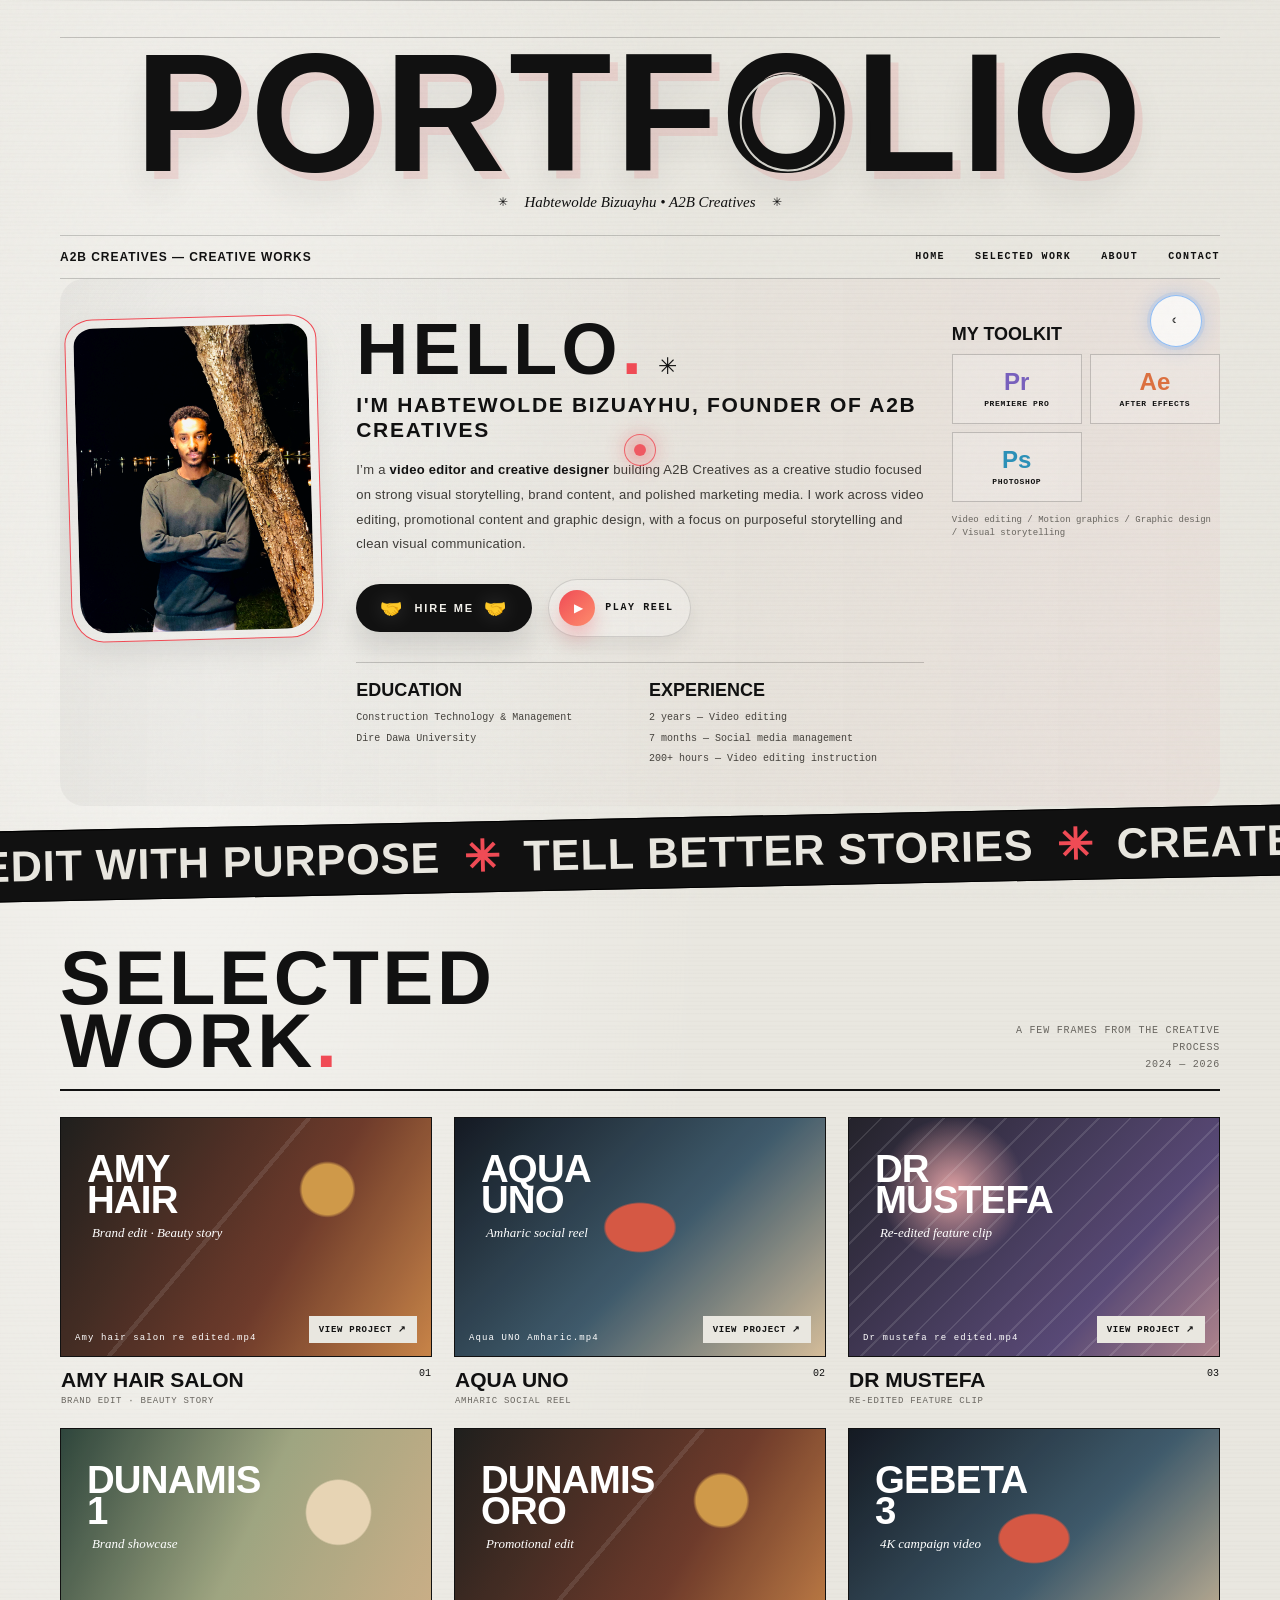
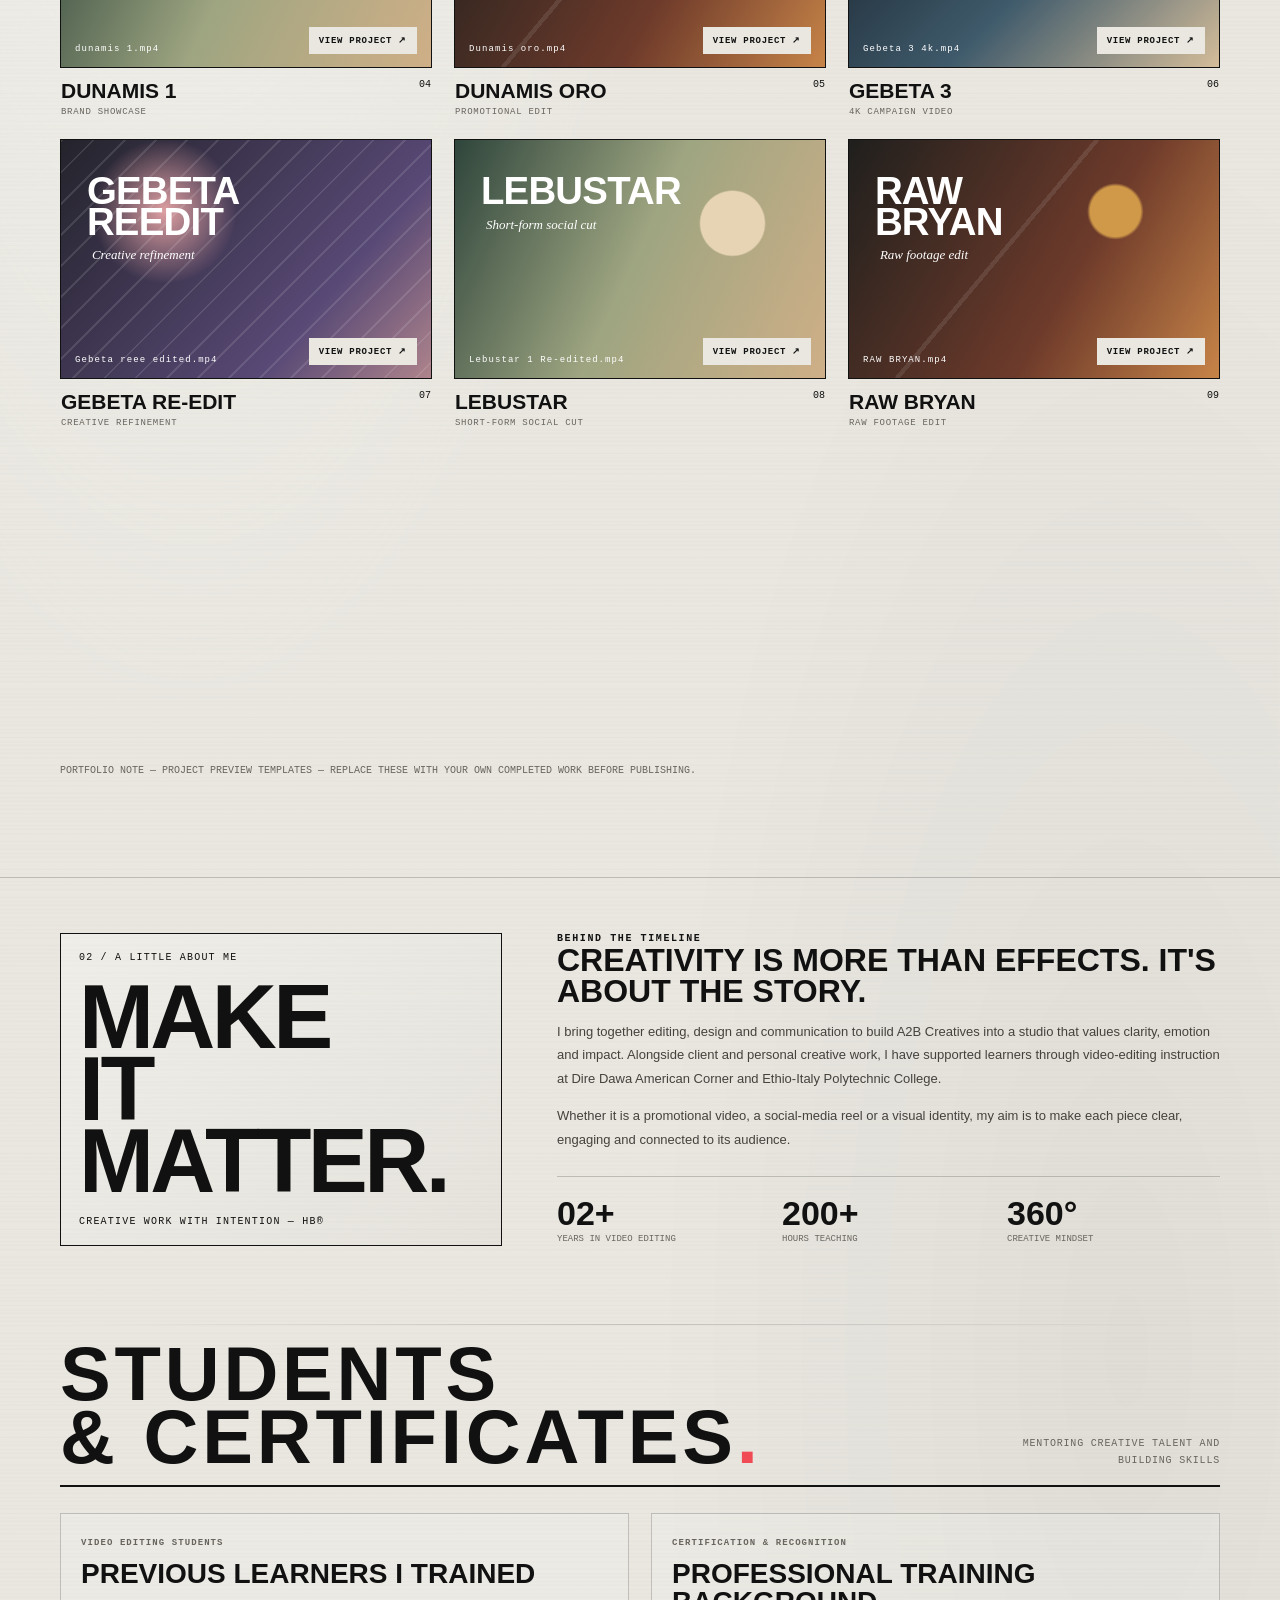
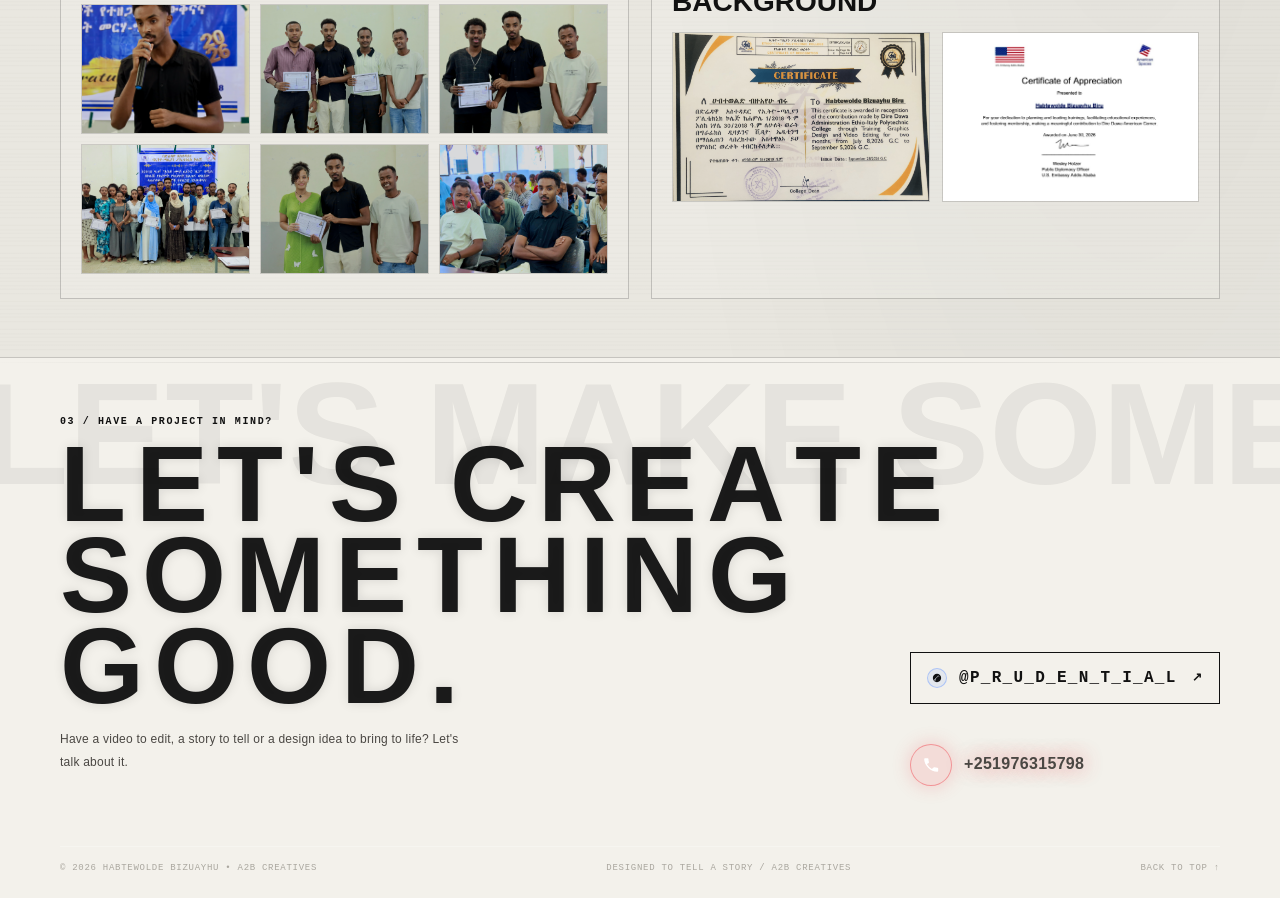
==== index.html @ d8487fe8 "Move portfolio site to repository root Co-authored-by: Copilot <223556219+Copilot@users.noreply.gith" ====
<!DOCTYPE html>
<html lang="en">
<head>
  <meta charset="UTF-8" />
  <meta name="viewport" content="width=device-width, initial-scale=1.0" />
  <meta name="theme-color" content="#e9e7e0" />
  <meta name="description" content="Portfolio of Habtewolde Bizuayhu — video editor and creative designer based in Dire Dawa, Ethiopia." />
  <title>Habtewolde Bizuayhu — Creative Portfolio</title>
  <link rel="stylesheet" href="css/style.css" />

</head>
<body>
  <div class="grain" aria-hidden="true"></div>
  <div class="opening-screen" aria-hidden="true">
    <div class="opening-screen__content">
      <span>A2B CREATIVES</span>
      <strong>PORTFOLIO<span>.</span></strong>
    </div>
  </div>
  <header class="wrap" id="home">
    <div class="topline"><span></span><span></span></div>
    <div class="masthead">
      <h1>PORTF<span class="cut">O</span>LIO</h1>
      <div class="signature">Habtewolde Bizuayhu • A2B Creatives</div>
    </div>
    <nav class="nav" aria-label="Main navigation">
      <a class="nav-brand" href="#home">A2B CREATIVES — CREATIVE WORKS</a>
      <button class="menu-toggle" id="menuToggle" type="button" aria-label="Open navigation" aria-controls="navLinks" aria-expanded="false">☰</button>
      <div class="nav-links" id="navLinks">
        <a href="#home">Home</a><a href="#work">Selected work</a><a href="#about">About</a><a href="#contact">Contact</a>
      </div>
    </nav>
  </header>

  <main>
    <section class="wrap intro" aria-labelledby="hello-title">
      <button class="theme-toggle" id="themeToggle" type="button" aria-label="Toggle brightness mode">
        <span class="theme-toggle__label">☾</span>
      </button>
      <div class="portrait-column reveal">
        <div class="portrait-frame">
          <div class="portrait-inner" id="portraitBox">
            <span class="portrait-thought" aria-hidden="true">HELLO</span>
            <svg viewBox="0 0 220 290" role="img" aria-label="Portrait of Habtewolde Bizuayhu">
              <rect width="220" height="290" fill="#c4c0b7"/>
              <path d="M18 290c8-62 38-93 92-93s84 31 92 93" fill="#252525"/>
              <path d="M74 197l36 36 36-36-10-25H84z" fill="#d4a17f"/>
              <path d="M62 103c0-51 23-76 51-76 36 0 53 29 53 76l-7 61c-5 35-26 54-47 54-25 0-43-22-48-54z" fill="#8d5d43"/>
              <path d="M58 112c-7-51 14-92 57-92 39 0 62 31 54 92-13-22-24-40-45-49-14 20-38 31-66 34z" fill="#191817"/>
              <path d="M81 127q10-7 20 0M125 127q10-7 20 0" stroke="#211713" stroke-width="5" fill="none" stroke-linecap="round"/>
              <path d="M104 153q8 6 16 0" stroke="#4e3025" stroke-width="3" fill="none" stroke-linecap="round"/>
              <path d="M92 174q18 14 37 0" stroke="#5b3028" stroke-width="4" fill="none" stroke-linecap="round"/>
              <path d="M80 225l30 31 31-31 29 65H51z" fill="#ece9e1"/>
              <path d="M110 256l-12 34h25z" fill="#b9b5ac"/>
            </svg>
            <img src="assets/IMG_8840.png" alt="Portrait of Habtewolde Bizuayhu" />
          </div>
        </div>
      </div>

      <div class="intro-main reveal" id="about-intro">
        <div class="hello"><h2 id="hello-title">HELLO<span style="color:var(--red)">.</span></h2><span class="asterisk">✳</span></div>
        <div class="name-line">I'm Habtewolde Bizuayhu, founder of A2B Creatives</div>
        <p class="bio">I’m a <strong>video editor and creative designer</strong> building A2B Creatives as a creative studio focused on strong visual storytelling, brand content, and polished marketing media. I work across video editing, promotional content and graphic design, with a focus on purposeful storytelling and clean visual communication.</p>
        <div class="hero-cta" aria-label="Primary actions">
          <a class="hire-button" href="#contact" aria-label="Hire me">
            <span class="hand hand-left" aria-hidden="true">🤝</span>
            <span>Hire me</span>
            <span class="hand hand-right" aria-hidden="true">🤝</span>
          </a>
          <a class="play-button" href="#work" aria-label="Watch portfolio reel">
            <span class="play-icon" aria-hidden="true">▶</span>
            <span class="play-label">Play reel</span>
          </a>
        </div>
        <div class="intro-meta">
          <div class="meta-block"><h3>EDUCATION</h3><p>Construction Technology &amp; Management</p><p>Dire Dawa University</p></div>
          <div class="meta-block"><h3>EXPERIENCE</h3><p>2 years — Video editing</p><p>7 months — Social media management</p><p>200+ hours — Video editing instruction</p></div>
        </div>
      </div>

      <aside class="skills reveal">
        <h3>MY TOOLKIT</h3>
        <div class="skill-grid">
          <div class="skill"><span class="skill-mark">Pr</span><small>Premiere Pro</small></div>
          <div class="skill"><span class="skill-mark">Ae</span><small>After Effects</small></div>
          <div class="skill"><span class="skill-mark">Ps</span><small>Photoshop</small></div>
        </div>
        <p class="skill-caption">Video editing / Motion graphics / Graphic design / Visual storytelling</p>
      </aside>
    </section>

    <div class="ticker" aria-label="Creative services">
      <div class="ticker-track"><span>EDIT WITH PURPOSE <b>✳</b> TELL BETTER STORIES <b>✳</b> CREATE WITH IMPACT <b>✳</b> EDIT WITH PURPOSE <b>✳</b> TELL BETTER STORIES <b>✳</b> CREATE WITH IMPACT <b>✳</b></span><span aria-hidden="true">EDIT WITH PURPOSE <b>✳</b> TELL BETTER STORIES <b>✳</b> CREATE WITH IMPACT <b>✳</b> EDIT WITH PURPOSE <b>✳</b> TELL BETTER STORIES <b>✳</b> CREATE WITH IMPACT <b>✳</b></span></div>
    </div>

    <section class="wrap work" id="work">
      <div class="section-head reveal"><h2>SELECTED<br>WORK<span style="color:var(--red)">.</span></h2><p>A few frames from the creative process<br>2024 — 2026</p></div>
      <div class="work-grid" id="workGrid" aria-live="polite"></div>
      <p class="work-note">PORTFOLIO NOTE — PROJECT PREVIEW TEMPLATES — REPLACE THESE WITH YOUR OWN COMPLETED WORK BEFORE PUBLISHING.</p>
    </section>

    <section class="about" id="about">
      <div class="wrap about-layout">
        <div class="about-stamp reveal"><span>02 / A little about me</span><strong>MAKE<br>IT<br>MATTER.</strong><span>Creative work with intention — HB®</span></div>
        <div class="about-copy reveal">
          <div class="eyebrow">Behind the timeline</div>
          <h3>CREATIVITY IS MORE THAN EFFECTS. IT'S ABOUT THE STORY.</h3>
          <p>I bring together editing, design and communication to build A2B Creatives into a studio that values clarity, emotion and impact. Alongside client and personal creative work, I have supported learners through video-editing instruction at Dire Dawa American Corner and Ethio-Italy Polytechnic College.</p>
          <p>Whether it is a promotional video, a social-media reel or a visual identity, my aim is to make each piece clear, engaging and connected to its audience.</p>
          <div class="stats">
            <div class="stat"><strong>02+</strong><span>Years in video editing</span></div>
            <div class="stat"><strong>200+</strong><span>Hours teaching</span></div>
            <div class="stat"><strong>360°</strong><span>Creative mindset</span></div>
          </div>
        </div>
      </div>
    </section>

    <section class="wrap experience-showcase reveal">
      <div class="section-head"><h2>STUDENTS<br>&amp; CERTIFICATES<span style="color:var(--red)">.</span></h2><p>Mentoring creative talent and building skills</p></div>
      <div class="experience-grid">
        <div class="experience-card">
          <span class="card-kicker">Video editing students</span>
          <h3>Previous learners I trained</h3>
          <div class="student-gallery" aria-label="Gallery of previous students">
            <img class="gallery-image" src="assets/CLASSSTUDENT1.JPG" alt="Student 1" />
            <img class="gallery-image" src="assets/CLASSSTUDENT2.JPG" alt="Student 2" />
            <img class="gallery-image" src="assets/CLASSSTUDENT3.JPG" alt="Student 3" />
            <img class="gallery-image" src="assets/CLASSSTUDENT4.JPG" alt="Student 4" />
            <img class="gallery-image" src="assets/CLASSSTUDENT5.JPG" alt="Student 5" />
            <img class="gallery-image" src="assets/CLASSSTUDENT6.JPG" alt="Student 6" />
          </div>
        </div>
        <div class="experience-card">
          <span class="card-kicker">Certification &amp; recognition</span>
          <h3>Professional training background</h3>
          <div class="certificate-gallery" aria-label="Professional training certificates">
            <img class="gallery-image" src="assets/CERTEFICATE22.png" alt="Certificate 22" />
            <img class="gallery-image" src="assets/CERTEFICATE2.PNG" alt="Certificate 2" />
          </div>
          <ul>
          </ul>
        </div>
      </div>
    </section>

    <section class="contact" id="contact">
      <div class="wrap contact-inner">
        <div>
          <div class="eyebrow">03 / Have a project in mind?</div>
          <h2 class="contact-headline" aria-label="Let's create something good">LET'S CREATE<br>SOMETHING<br>GOOD.</h2>
          <p>Have a video to edit, a story to tell or a design idea to bring to life? Let's talk about it.</p>
        </div>
        <div class="contact-actions">
          <a class="contact-button telegram-link" id="telegramLink" href="https://t.me/p_r_u_d_e_n_t_i_a_l" target="_blank" rel="noopener noreferrer">
            <span class="telegram-label">
              <span class="telegram-icon" aria-hidden="true">
                <svg viewBox="0 0 24 24" role="img" aria-label="Telegram logo">
                  <path d="M12 22c5.523 0 10-4.477 10-10S17.523 2 12 2 2 6.477 2 12s4.477 10 10 10zm4.76-14.74c-.2-.08-.44-.08-.66-.02-.2.06-.4.18-.56.34L9.98 12.3l-1.86 5.7a.74.74 0 0 1-1.12.4l-1.4-1.02a.76.76 0 0 1-.16-1.1l.52-.76 8.18-8.84a1.24 1.24 0 0 1 1.7-.1c.28.24.38.62.28.96-.1.36-.38.66-.7.8l-5.34 2.67 5.7-3.56c.2-.12.42-.2.64-.22.26-.05.54.02.74.2.2.18.34.46.34.76-.02.3-.16.58-.42.76l-9.3 6.18 4.9 3.34c.28.18.53.25.77.25.02 0 .04 0 .06 0 .3-.02.58-.16.8-.38a1.02 1.02 0 0 0 .18-1.04l-1.46-4.41 3.96-4.52c.08-.08.16-.18.22-.28.1-.18.12-.4.08-.6-.06-.22-.2-.42-.38-.56z" fill="currentColor"/>
                </svg>
              </span>
              <span>@p_r_u_d_e_n_t_i_a_l</span>
            </span>
            <span>↗</span>
          </a>
          <p class="eyebrow" style="color:#aaa79f;margin:8px 0 0"></p>
          <div class="contact-phone-row" id="contactPhone" aria-label="Phone number">
            <span class="phone-icon" aria-hidden="true">
              <svg viewBox="0 0 24 24" role="img" aria-label="Phone icon">
                <path d="M6.6 10.8a15.86 15.86 0 0 0 6.6 6.6l2.2-2.2a1.1 1.1 0 0 1 1.12-.26c1.24.4 2.58.62 3.96.62a1.1 1.1 0 0 1 1.1 1.1V20a1.1 1.1 0 0 1-1.1 1.1C11.45 21.1 2.9 12.55 2.9 4.1A1.1 1.1 0 0 1 4 3h3.5a1.1 1.1 0 0 1 1.1 1.1c0 1.38.22 2.72.62 3.96.1.42.02.9-.25 1.23L6.6 10.8z" fill="currentColor"/>
              </svg>
            </span>
            <p class="contact-phone">+251976315798</p>
          </div>
        </div>
      </div>
      <footer class="wrap footer"><span>© <span id="year"></span> Habtewolde Bizuayhu • A2B Creatives</span><span>Designed to tell a story / A2B Creatives</span><a href="#home">Back to top ↑</a></footer>
    </section>
  </main>

  <div class="modal" id="projectModal" role="dialog" aria-modal="true" aria-labelledby="modalTitle">
    <div class="modal-panel">
      <button class="modal-close" id="modalClose" type="button" aria-label="Close project">×</button>
      <div class="eyebrow" id="modalEyebrow">Selected work / 01</div>
      <h3 id="modalTitle">Project title</h3>
      <div class="modal-media" id="modalMedia"><div><strong>YOUR PROJECT PREVIEW</strong><span>Add your video link in the website settings.</span></div></div>
      <p id="modalDescription">Selected project.</p>
      <p class="modal-help">Portfolio preview</p>
    </div>
  </div>

  <div class="custom-cursor ring" aria-hidden="true"></div>
  <div class="custom-cursor dot" aria-hidden="true"></div>
  <script src="js/script.js" defer></script>

</body>
</html>
---- css/style.css ----
:root {
      --paper: #e9e7e0;
      --paper-light: #f3f1eb;
      --ink: #111111;
      --muted: #68655f;
      --line: rgba(17,17,17,.20);
      --red: #f04b55;
      --display: "Robern", "Segoe UI", "Arial", sans-serif;
      --body: "Robern", "Segoe UI", "Helvetica Neue", sans-serif;
      --mono: "SFMono-Regular", "Consolas", "Courier New", monospace;
      --page: min(1160px, calc(100% - 64px));
    }
    * { box-sizing: border-box; }
    html { scroll-behavior: smooth; scroll-padding-top: 90px; }
    section[id], .work, .contact, .about { scroll-margin-top: 90px; }
    body {
      margin: 0;
      color: var(--ink);
      background: var(--paper);
      font-family: var(--body);
      overflow-x: hidden;
      background-image:
        radial-gradient(ellipse at 15% 18%, rgba(255,255,255,.48), transparent 34%),
        radial-gradient(ellipse at 88% 72%, rgba(0,0,0,.045), transparent 30%),
        repeating-linear-gradient(0deg, rgba(40,35,25,.018) 0px, rgba(40,35,25,.018) 1px, transparent 1px, transparent 4px);
    }
    a { color: inherit; text-decoration: none; }
    button, input { font: inherit; }
    button { cursor: pointer; }
    html, body { cursor: none; }
    .custom-cursor {
      position: fixed;
      left: 0;
      top: 0;
      pointer-events: none;
      z-index: 9999;
      opacity: 0;
      transform: translate(-50%, -50%);
      transition: width 0.18s ease, height 0.18s ease, opacity 0.18s ease, background 0.18s ease, border-color 0.18s ease, box-shadow 0.18s ease;
    }
    .custom-cursor.dot {
      width: 12px;
      height: 12px;
      border-radius: 50%;
      background: rgba(240, 75, 85, 0.9);
      box-shadow: 0 0 18px rgba(240, 75, 85, 0.9), 0 0 32px rgba(240, 75, 85, 0.45);
    }
    .custom-cursor.ring {
      width: 32px;
      height: 32px;
      border-radius: 50%;
      border: 1px solid rgba(240, 75, 85, 0.8);
      background: rgba(240, 75, 85, 0.08);
      box-shadow: 0 0 20px rgba(240, 75, 85, 0.15);
    }
    body.cursor-ready .custom-cursor { opacity: 1; }
    body.cursor-hover .custom-cursor.ring {
      width: 52px;
      height: 52px;
      background: rgba(240, 75, 85, 0.15);
      border-color: rgba(240, 75, 85, 1);
    }
    body.cursor-hover .custom-cursor.dot {
      width: 16px;
      height: 16px;
      background: rgba(240, 75, 85, 1);
    }
    .opening-screen {
      position: fixed;
      inset: 0;
      z-index: 10000;
      display: grid;
      place-items: center;
      background: var(--ink);
      color: var(--paper);
      pointer-events: none;
      animation: openingCurtain .9s cubic-bezier(.76, 0, .24, 1) .25s forwards;
    }
    .opening-screen__content { display: grid; gap: 12px; text-align: center; animation: openingText .45s ease both; }
    .opening-screen__content > span { font: 700 10px var(--mono); letter-spacing: .3em; }
    .opening-screen__content strong { font: 900 clamp(42px, 10vw, 100px)/.9 var(--display); letter-spacing: .04em; }
    .opening-screen__content strong span { color: var(--red); }
    @keyframes openingCurtain { to { transform: translateY(-100%); visibility: hidden; } }
    @keyframes openingText { from { opacity: 0; transform: translateY(12px); } to { opacity: 1; transform: translateY(0); } }
    .grain { position: fixed; inset: 0; z-index: 20; pointer-events: none; opacity: .10; mix-blend-mode: multiply; background-image: url("data:image/svg+xml,%3Csvg viewBox='0 0 180 180' xmlns='http://www.w3.org/2000/svg'%3E%3Cfilter id='n'%3E%3CfeTurbulence type='fractalNoise' baseFrequency='.88' numOctaves='3' stitchTiles='stitch'/%3E%3C/filter%3E%3Crect width='100%25' height='100%25' filter='url(%23n)' opacity='.24'/%3E%3C/svg%3E"); }
    .wrap { width: var(--page); margin: 0 auto; }
    .eyebrow { font: 700 10px/1.2 var(--mono); letter-spacing: .16em; text-transform: uppercase; }
    .topline { display:flex; justify-content:space-between; align-items:center; padding: 21px 0 16px; font: 700 10px var(--mono); letter-spacing:.18em; text-transform:uppercase; }
    .topline span:last-child { text-align:right; }
    .masthead { position:relative; text-align:center; border-top:1px solid var(--line); padding: 12px 0 0; }
    .masthead-kicker { font: 700 10px var(--mono); letter-spacing:.24em; text-transform:uppercase; }
    .masthead h1 {
      margin: -3px 0 -4px;
      font: 900 clamp(64px, 13.7vw, 168px)/.79 var(--display);
      letter-spacing:.02em;
      text-transform:uppercase;
      position: relative;
      display: inline-block;
      animation: titleFloat 3.8s ease-in-out infinite alternate;
      text-shadow: 0 0 0 rgba(17,17,17,0), 8px 8px 0 rgba(240,75,85,.12), 0 20px 35px rgba(17,17,17,.08);
    }
    .masthead h1 .cut {
      display:inline-block;
      position:relative;
      transform-origin:center;
      animation: cutPulse 3s ease-in-out infinite;
    }
    .masthead h1 .cut::after { content:""; position:absolute; left:50%; top:50%; width:.55em; height:.55em; transform:translate(-50%,-40%); border:2px solid var(--paper); border-radius:50%; box-shadow:0 0 0 1px var(--ink); opacity:.9; }
    @keyframes titleFloat {
      0% { transform: translateY(0) rotate(-1deg); }
      100% { transform: translateY(-6px) rotate(1deg); }
    }
    @keyframes cutPulse {
      0%, 100% { transform: scale(1); }
      50% { transform: scale(1.12); }
    }
    .signature { display:flex; justify-content:center; align-items:center; gap:16px; margin:18px 0 24px; font: italic 15px Georgia, serif; }
    .signature::before,.signature::after { content:"✳"; font: 12px var(--body); }
    .nav { display:flex; align-items:center; justify-content:space-between; border-top:1px solid var(--line); border-bottom:1px solid var(--line); padding:14px 0; }
    .nav-brand { font:900 12px var(--display); letter-spacing:.08em; }
    .nav-links { display:flex; gap:30px; font:700 10px var(--mono); letter-spacing:.14em; text-transform:uppercase; }
    .nav-links a { position:relative; }
    .nav-links a::after { content:""; position:absolute; height:1px; bottom:-5px; left:0; width:0; background:var(--ink); transition:width .25s; }
    .nav-links a:hover::after { width:100%; }
    .menu-toggle { display:none; background:none; border:0; font-size:22px; }

    .intro {
      display:grid;
      grid-template-columns: minmax(210px, .78fr) minmax(0, 1.65fr) minmax(190px, .78fr);
      gap:28px;
      padding:38px 0 34px;
      align-items:start;
      position:relative;
      background:
        radial-gradient(circle at 18% 18%, rgba(255,255,255,0.22), transparent 22%),
        linear-gradient(90deg, rgba(17,17,17,0.04), rgba(17,17,17,0.01) 35%, rgba(240,75,85,0.04));
      border-radius: 24px;
      transition: background .35s ease, filter .35s ease;
    }
    .theme-toggle {
      position:absolute;
      top:16px;
      right:18px;
      z-index:2;
      width:52px;
      height:52px;
      display:grid;
      place-items:center;
      padding:0;
      border:1px solid rgba(96,165,250,0.7);
      background: rgba(255,255,255,0.72);
      color: var(--ink);
      border-radius: 50%;
      box-shadow: 0 0 0 3px rgba(96,165,250,0.14), 0 0 20px rgba(59,130,246,0.24);
      cursor:pointer;
      transition: background .2s ease, transform .2s ease, box-shadow .2s ease, border-color .2s ease;
    }
    .theme-toggle__label {
      display:inline-block;
      font:700 8px var(--mono);
      letter-spacing:.12em;
      text-transform:uppercase;
      transform: scale(.9);
    }
    .theme-toggle:hover {
      transform: translateY(-1px) scale(1.04);
      box-shadow: 0 0 0 4px rgba(96,165,250,0.22), 0 0 24px rgba(59,130,246,0.32);
    }
    body.theme-dark .intro {
      background:
        radial-gradient(circle at 22% 18%, rgba(255,255,255,0.06), transparent 18%),
        linear-gradient(90deg, rgba(17,17,17,0.24), rgba(17,17,17,0.1) 34%, rgba(240,75,85,0.12));
    }
    body.theme-dark {
      --paper: #111111;
      --paper-light: #171717;
      --ink: #f5f2ed;
      --muted: rgba(245,242,237,0.72);
      --line: rgba(255,255,255,0.12);
      --red: #ff6d77;
      background: #141414;
      color: #f5f2ed;
    }
    body.theme-dark .topline,
    body.theme-dark .nav,
    body.theme-dark .meta-block p,
    body.theme-dark .bio,
    body.theme-dark .skill-caption,
    body.theme-dark .project-info p,
    body.theme-dark .about-copy p,
    body.theme-dark .contact p,
    body.theme-dark .footer,
    body.theme-dark .section-head p,
    body.theme-dark .card-kicker,
    body.theme-dark .work-note,
    body.theme-dark .eyebrow,
    body.theme-dark .experience-card li,
    body.theme-dark .about-stamp span,
    body.theme-dark .stat span {
      color: rgba(245,242,237,0.78);
    }
    body.theme-dark .nav-brand,
    body.theme-dark .name-line,
    body.theme-dark .hello h2,
    body.theme-dark .project-info h3,
    body.theme-dark .about-copy h3,
    body.theme-dark .experience-card h3,
    body.theme-dark .contact h2,
    body.theme-dark .masthead h1,
    body.theme-dark .signature,
    body.theme-dark .contact-phone,
    body.theme-dark .topline span,
    body.theme-dark .nav-links a,
    body.theme-dark .socials a {
      color: #f7f4ef;
    }
    body.theme-dark .theme-toggle {
      background: rgba(15,23,42,0.88);
      color: #eaf3ff;
      border-color: rgba(96,165,250,0.8);
      box-shadow: 0 0 0 3px rgba(96,165,250,0.2), 0 0 22px rgba(96,165,250,0.36);
    }
    .portrait-column { position:relative; }
    .portrait-frame {
      position:relative;
      aspect-ratio: .78;
      border:1px solid var(--red);
      padding:8px;
      max-width:252px;
      margin:0 auto;
      transform:rotate(-1.5deg);
      background:rgba(255,255,255,.12);
      animation:portraitBounce 3.4s ease-in-out infinite;
      border-radius: 28px 28px 32px 32px / 24px 24px 36px 36px;
      box-shadow: 0 12px 28px rgba(17,17,17,.08);
    }
    .portrait-inner {
      position:relative;
      width:100%;
      height:100%;
      overflow:hidden;
      background:linear-gradient(145deg,#d3d0c8,#a6a39d);
      display:grid;
      place-items:center;
      transition: transform .25s ease, box-shadow .25s ease, filter .25s ease;
      border-radius: 20px 20px 28px 28px / 18px 18px 32px 32px;
      isolation:isolate;
    }
    .portrait-inner::before { content:""; position:absolute; inset:10px; border:1px solid rgba(0,0,0,.15); border-radius: 18px 18px 26px 26px / 16px 16px 28px 28px; }
    .portrait-thought {
      position:absolute;
      top:16px;
      left:50%;
      transform: translate(-50%, 12px) scale(.8);
      z-index:4;
      font:700 10px var(--mono);
      letter-spacing:.18em;
      text-transform:uppercase;
      color:var(--ink);
      background:rgba(255,255,255,.92);
      border:1px solid rgba(17,17,17,.14);
      border-radius:999px;
      padding:8px 12px;
      opacity:0;
      transition: transform .25s ease, opacity .25s ease, box-shadow .25s ease;
      box-shadow: 0 12px 18px rgba(17,17,17,.08);
      pointer-events:none;
    }
    .portrait-thought::after {
      content:"";
      position:absolute;
      left:50%;
      bottom:-7px;
      width:10px;
      height:10px;
      background:rgba(255,255,255,.92);
      border-right:1px solid rgba(17,17,17,.14);
      border-bottom:1px solid rgba(17,17,17,.14);
      transform: translateX(-50%) rotate(45deg);
    }
    .portrait-inner svg { width:88%; height:88%; position:relative; z-index:1; }
    .portrait-inner img {
      position:absolute;
      inset:0;
      width:100%;
      height:100%;
      object-fit:cover;
      z-index:2;
      transition: transform .28s ease, filter .28s ease, brightness .28s ease, box-shadow .28s ease;
      filter: contrast(1.02) saturate(1.04);
    }
    .portrait-inner:hover img,
    .portrait-inner:focus-within img {
      transform: scale(1.16) translate(-8px, -6px);
      filter: contrast(1.2) saturate(1.28) brightness(1.12);
      box-shadow: 0 22px 30px rgba(17,17,17,.18);
    }
    .portrait-inner:hover .portrait-thought,
    .portrait-inner:focus-within .portrait-thought {
      opacity:1;
      transform: translate(-50%, 0) scale(1);
    }
    .portrait-inner:hover,
    .portrait-inner:focus-within {
      transform: translate(-8px, -10px) scale(1.04);
      box-shadow: 0 24px 38px rgba(17,17,17,.15);
    }
    .portrait-frame:hover {
      transform: rotate(-1.5deg) translateY(-4px);
    }
    @keyframes portraitBounce {
      0%, 100% { transform: rotate(-1.5deg) translateY(0); }
      50% { transform: rotate(-1.5deg) translateY(-8px); }
    }
    .intro-main { padding-top:2px; }
    .hello { display:flex; align-items:baseline; gap:12px; margin-bottom:10px; }
    .hello h2 {
      margin:0;
      font:900 clamp(42px,6vw,72px)/.85 var(--display);
      letter-spacing:.06em;
      text-transform:uppercase;
      animation: helloPulse 2.6s ease-in-out infinite alternate;
      display:inline-block;
    }
    @keyframes helloPulse {
      0% { transform: translateY(0) scale(1); opacity: .96; }
      50% { transform: translateY(-6px) scale(1.06); opacity: 1; }
      100% { transform: translateY(0) scale(1); opacity: 1; }
    }
    .hello .asterisk { font-size:23px; }
    .name-line { font:800 clamp(15px,2vw,21px)/1.2 var(--display); letter-spacing:.08em; text-transform:uppercase; margin:12px 0 16px; }
    .bio { max-width:575px; font-size:13px; line-height:1.9; letter-spacing:0.02em; color:#3d3b37; margin:0; }
    .bio strong { color:var(--ink); }
    .hero-cta {
      display:flex;
      align-items:center;
      gap:16px;
      flex-wrap:wrap;
      margin-top:22px;
    }
    .hire-button,
    .play-button {
      display:inline-flex;
      align-items:center;
      justify-content:center;
      border-radius:999px;
      transition: transform .25s ease, box-shadow .25s ease, border-color .25s ease, background .25s ease;
    }
    .hire-button {
      position: relative;
      background: var(--ink);
      color: var(--paper-light);
      border: 1px solid rgba(17,17,17,.15);
      padding: 14px 22px;
      min-width: 176px;
      gap: 10px;
      font: 800 11px/1 var(--body);
      letter-spacing: .18em;
      text-transform: uppercase;
      box-shadow: 0 16px 28px rgba(17,17,17,.12);
      overflow: visible;
    }
    .hire-button .hand {
      display:inline-flex;
      align-items:center;
      justify-content:center;
      font-size: 18px;
      transform-origin:center;
      filter: drop-shadow(0 0 10px rgba(255,255,255,0.18));
      animation: handWave 2.1s ease-in-out infinite;
    }
    .hire-button .hand-left { animation-delay: 0s; }
    .hire-button .hand-right { animation-delay: .2s; }
    .hire-button:active {
      animation: hirePress .26s ease-in-out;
    }
    .hire-button:hover {
      transform: translateY(-2px);
      box-shadow: 0 18px 32px rgba(17,17,17,.18);
    }
    @keyframes handWave {
      0%, 100% { transform: rotate(0deg) translateY(0); }
      20% { transform: rotate(-12deg) translateY(-1px); }
      50% { transform: rotate(12deg) translateY(-2px); }
      80% { transform: rotate(-8deg) translateY(0); }
    }
    @keyframes hirePress {
      0% { transform: scale(1); }
      35% { transform: scale(0.97) translateY(1px); }
      100% { transform: scale(1); }
    }
    .play-button {
      gap:10px;
      padding: 10px 16px 10px 10px;
      background: rgba(255,255,255,.24);
      border: 1px solid rgba(17,17,17,.14);
      color: var(--ink);
      box-shadow: 0 10px 20px rgba(17,17,17,.06);
      animation: playReelWave 1.8s ease-in-out infinite;
    }
    @keyframes playReelWave {
      0%, 100% { transform: translateX(0); }
      25% { transform: translateX(-4px); }
      50% { transform: translateX(4px); }
      75% { transform: translateX(-2px); }
    }
    .play-icon {
      width: 36px;
      height: 36px;
      display:grid;
      place-items:center;
      border-radius:50%;
      background: linear-gradient(135deg, var(--red), #ff8d6d);
      color: #fff;
      font-size: 12px;
      box-shadow: 0 12px 18px rgba(240,75,85,.26);
      padding-left: 2px;
    }
    .play-label {
      font: 700 10px/1 var(--mono);
      letter-spacing: .16em;
      text-transform: uppercase;
    }
    .play-button:hover {
      transform: translateY(-2px) scale(1.02);
      border-color: rgba(240,75,85,.5);
      box-shadow: 0 16px 26px rgba(240,75,85,.14);
    }
    .intro-meta { display:grid; grid-template-columns:1fr 1fr; gap:18px; margin-top:25px; padding-top:17px; border-top:1px solid var(--line); }
    .meta-block h3,.skills h3 { margin:0 0 9px; font:900 18px var(--display); text-transform:uppercase; }
    .meta-block p { margin:0 0 5px; font:10px/1.55 var(--mono); color:#45423d; }
    .skills { padding-top:7px; }
    .skill-grid { display:grid; grid-template-columns:repeat(2, 1fr); gap:8px; }
    .skill { min-height:70px; border:1px solid var(--line); display:flex; flex-direction:column; align-items:center; justify-content:center; gap:5px; background:rgba(255,255,255,.17); transition:transform .2s,background .2s; }
    .skill:hover { transform:translateY(-3px); background:rgba(255,255,255,.55); }
    .skill-mark { font:900 24px var(--display); line-height:1; }
    .skill:nth-child(1) .skill-mark { color:#7860bd; }
    .skill:nth-child(2) .skill-mark { color:#dc7040; }
    .skill:nth-child(3) .skill-mark { color:#2c91b8; }
    .skill small { font:700 8px var(--mono); letter-spacing:.08em; text-transform:uppercase; }
    .skill-caption { font:9px/1.5 var(--mono); color:var(--muted); margin:12px 0 0; }

    .ticker { position:relative; width:100%; overflow:hidden; background:var(--ink); color:var(--paper); transform:rotate(-1.2deg) scale(1.03); padding:13px 0 12px; margin:13px 0 42px; border-block:1px solid #000; }
    .ticker-track { display:flex; width:max-content; animation:marquee 28s linear infinite; }
    .ticker span { white-space:nowrap; font:900 clamp(22px,4vw,42px)/1 var(--display); letter-spacing:.02em; text-transform:uppercase; padding-right:25px; }
    .ticker b { color:var(--red); padding:0 10px; }
    @keyframes marquee { to { transform:translateX(-50%); } }

    .section-head { display:flex; justify-content:space-between; align-items:end; border-bottom:2px solid var(--ink); padding-bottom:16px; margin-bottom:26px; }
    .section-head h2 { margin:0; font:900 clamp(38px,7vw,76px)/.84 var(--display); letter-spacing:.05em; text-transform:uppercase; }
    .section-head p { margin:0; max-width:240px; text-align:right; font:10px/1.7 var(--mono); letter-spacing:.08em; text-transform:uppercase; color:var(--muted); }
    .work { padding:16px 0 88px; }
    .work::before,
    .about::before,
    .experience-showcase::before,
    .contact::before {
      content:"";
      position:absolute;
      inset: 0 auto auto 0;
      width: 100%;
      height: 1px;
      background: linear-gradient(90deg, transparent, rgba(17,17,17,0.18), transparent);
      pointer-events:none;
    }
    .work-grid { display:grid; grid-template-columns:repeat(3, minmax(0, 1fr)); gap:22px; }
    .project {
      min-width:0;
      transition: transform .28s ease, filter .28s ease;
    }
    .project:hover,
    .project:focus-within {
      transform: translateY(-6px);
      filter: saturate(1.06);
    }
    .project-visual { width:100%; aspect-ratio:1.55; position:relative; overflow:hidden; background:#1c1c1b; color:white; isolation:isolate; cursor:pointer; border:1px solid var(--ink); transition: box-shadow .28s ease, transform .28s ease, border-color .28s ease; }
    .project-visual::before { content:""; position:absolute; inset:0; opacity:.95; z-index:-1; transition:transform .55s cubic-bezier(.2,.7,.2,1); }
    .project:hover .project-visual::before { transform:scale(1.08); }
    .project:hover .project-visual,
    .project:focus-within .project-visual {
      box-shadow: 0 18px 36px rgba(17,17,17,.12);
      border-color: rgba(240,75,85,.7);
    }
    .project-visual::after { content:"VIEW PROJECT ↗"; position:absolute; right:14px; bottom:13px; padding:8px 10px; color:var(--ink); background:var(--paper); font:700 9px var(--mono); letter-spacing:.08em; }
    .project:hover .project-visual::after,
    .project:focus-visible .project-visual::after {
      transform: translateY(-2px);
      box-shadow: 0 8px 18px rgba(17,17,17,.12);
    }
    .project-visual::after {
      transition: transform .18s ease, box-shadow .18s ease;
    }
    .visual-brand::before { background:radial-gradient(circle at 72% 30%,#d9a04c 0 8%,transparent 9%),linear-gradient(130deg,transparent 0 43%,rgba(255,255,255,.1) 43% 44%,transparent 44%),linear-gradient(120deg,#20201e,#733d2c 60%,#d18a4b); }
    .visual-reel::before { background:radial-gradient(ellipse at 50% 46%,#df5c47 0 13%,transparent 14%),linear-gradient(135deg,#141a23,#415e70 55%,#dfc6a1); }
    .visual-motion::before { background:repeating-linear-gradient(135deg,rgba(255,255,255,.12) 0 2px,transparent 2px 22px),radial-gradient(circle at 28% 30%,#e9a7aa,transparent 23%),linear-gradient(130deg,#25242d,#5c4c7b 70%,#b78a92); }
    .visual-design::before { background:radial-gradient(circle at 75% 35%,#f2debd 0 10%,transparent 10.5%),linear-gradient(115deg,#30483e,#a6ad87 49%,#d9b78d); }
    .visual-type { position:absolute; left:7%; top:15%; right:7%; font:900 clamp(20px, 3vw, 46px)/.8 var(--display); letter-spacing:-.02em; text-transform:uppercase; }
    .visual-type em { display:block; font:italic 13px Georgia,serif; letter-spacing:0; margin:10px 0 0 5px; text-transform:none; }
    .visual-index { position:absolute; left:14px; bottom:13px; font:9px var(--mono); letter-spacing:.12em; }
    .project-info { display:flex; justify-content:space-between; gap:15px; padding:11px 1px 0; align-items:start; }
    .project-info h3 { margin:0 0 4px; font:900 21px var(--display); text-transform:uppercase; }
    .project-info p { margin:0; color:var(--muted); font:9px var(--mono); letter-spacing:.08em; text-transform:uppercase; }
    .project-number { font:10px var(--mono); }
    .work-note { margin-top:24px; font:10px/1.6 var(--mono); color:var(--muted); }

    .about { padding:55px 0 78px; border-top:1px solid var(--line); }
    .about-layout { display:grid; grid-template-columns: .8fr 1.2fr; gap:55px; }
    .about-stamp {
      border:1px solid var(--ink);
      min-height:245px;
      display:flex;
      flex-direction:column;
      justify-content:space-between;
      padding:18px;
      transform:rotate(-1deg);
      transition: transform .28s ease, box-shadow .28s ease, border-color .28s ease;
      background: linear-gradient(135deg, rgba(255,255,255,0.28), rgba(17,17,17,0.02));
    }
    .about-stamp:hover {
      transform: rotate(-1deg) translateY(-4px);
      box-shadow: 0 18px 30px rgba(17,17,17,.08);
      border-color: rgba(240,75,85,.7);
    }
    .about-stamp strong { font:900 clamp(44px,8vw,90px)/.8 var(--display); text-transform:uppercase; letter-spacing:-.04em; }
    .about-stamp span { font:10px var(--mono); text-transform:uppercase; letter-spacing:.12em; }
    .about-copy h3 { margin:0 0 14px; font:900 32px/.95 var(--display); text-transform:uppercase; }
    .about-copy p { font-size:13px; line-height:1.8; color:#45423d; margin:0 0 14px; }
    .stats { display:grid; grid-template-columns:repeat(3,1fr); border-top:1px solid var(--line); margin-top:25px; padding-top:17px; gap:12px; }
    .stat strong { display:block; font:900 34px var(--display); }
    .stat span { display:block; font:9px/1.4 var(--mono); color:var(--muted); text-transform:uppercase; }

    .experience-showcase { padding:18px 0 58px; }
    .experience-grid { display:grid; grid-template-columns: repeat(2, minmax(0, 1fr)); gap:22px; }
    .experience-card {
      border:1px solid var(--line);
      background:rgba(255,255,255,.12);
      padding:24px 20px;
      transition: transform .28s ease, box-shadow .28s ease, border-color .28s ease;
      position:relative;
      overflow:hidden;
    }
    .experience-card::before {
      content:"";
      position:absolute;
      inset:0 auto auto 0;
      width:100%;
      height:2px;
      background: linear-gradient(90deg, rgba(240,75,85,0.9), rgba(240,75,85,0));
      opacity:0;
      transition: opacity .28s ease;
    }
    .experience-card:hover {
      transform: translateY(-5px);
      box-shadow: 0 18px 30px rgba(17,17,17,.08);
      border-color: rgba(240,75,85,.6);
    }
    .experience-card:hover::before { opacity:1; }
    .card-kicker { display:block; margin-bottom:12px; font:700 9px var(--mono); letter-spacing:.12em; text-transform:uppercase; color:var(--muted); }
    .experience-card h3 { margin:0 0 16px; font:900 28px/1 var(--display); text-transform:uppercase; }
    .student-gallery {
      display:grid;
      grid-template-columns: repeat(3, minmax(0, 1fr));
      gap:10px;
      margin-top:8px;
    }
    .student-gallery img {
      width:100%;
      height:130px;
      object-fit:cover;
      border:1px solid rgba(17,17,17,.15);
      display:block;
      transition: transform .2s ease, box-shadow .2s ease, border-color .2s ease;
    }
    .student-gallery img:hover,
    .student-gallery img:focus-visible,
    .certificate-gallery img:hover,
    .certificate-gallery img:focus-visible {
      transform: translateY(-2px);
      box-shadow: 0 10px 18px rgba(17,17,17,.08);
      border-color: rgba(240,75,85,.6);
    }
    .certificate-gallery {
      display:grid;
      grid-template-columns: repeat(2, minmax(0, 1fr));
      gap:12px;
      margin: 8px 0 16px;
    }
    .certificate-gallery img {
      width:100%;
      height:170px;
      object-fit:cover;
      border:1px solid rgba(17,17,17,.15);
      display:block;
      transition: transform .2s ease, box-shadow .2s ease, border-color .2s ease;
    }
    .experience-card ul { margin:0; padding-left:18px; display:grid; gap:10px; font-size:13px; line-height:1.7; color:#3d3b37; }
    .experience-card li::marker { color:var(--red); }

    .contact {
      background: var(--paper-light);
      color: var(--ink);
      padding:58px 0 25px;
      position:relative;
      overflow:hidden;
      border-top:1px solid var(--line);
    }
    body.theme-dark .contact {
      background: #111111;
      color: #f5f2ed;
    }
    .contact::before {
      content:"LET'S MAKE SOMETHING";
      position:absolute;
      white-space:nowrap;
      left:-20px;
      top:4px;
      color: rgba(17,17,17,.06);
      font:900 clamp(54px,12vw,145px)/1 var(--display);
      animation: slideBackground 16s linear infinite alternate;
    }
    body.theme-dark .contact::before {
      color: rgba(255,255,255,.045);
    }
    @keyframes slideBackground {
      0% { transform: translateX(-18px); }
      100% { transform: translateX(30px); }
    }
    .contact-inner { position:relative; z-index:1; display:grid; grid-template-columns:1fr 1fr; gap:30px; align-items:end; }
    .contact h2 {
      margin:12px 0 18px;
      max-width:670px;
      font:900 clamp(52px,9vw,108px)/.82 var(--display);
      letter-spacing:.06em;
      text-transform:uppercase;
      animation: headlineLift 3.2s ease-in-out infinite alternate;
      transform-origin: left center;
      display:flex;
      flex-direction:column;
      gap:0.02em;
      user-select:none;
      cursor:pointer;
    }
    .contact h2 .word-line {
      display:flex;
      flex-wrap:nowrap;
      gap:0.03em;
      width:max-content;
    }
    .contact h2 .letter {
      display:inline-block;
      will-change:transform, opacity, filter, text-shadow;
      transition: transform .8s cubic-bezier(.2,.7,.2,1), opacity .8s ease, filter .8s ease, text-shadow .8s ease;
      transform: translate3d(0,0,0) rotate(0deg);
      color: rgba(17,17,17,0.96);
      text-shadow: 0 0 12px rgba(17,17,17,0.12);
    }
    .contact-headline.is-broken .letter {
      opacity: 0.18;
      filter: blur(1.2px) brightness(1.45) saturate(1.5);
      transform: translate3d(var(--tx), var(--ty), 0) rotate(var(--rot)) skewY(var(--skew));
      text-shadow: 0 0 18px rgba(17,17,17,0.16), 0 0 30px rgba(240,75,85,0.12);
      color: rgba(17,17,17,0.7);
    }
    body.theme-dark .contact h2 .letter,
    body.theme-dark .contact-headline.is-broken .letter {
      color: rgba(255,255,255,0.96);
      text-shadow: 0 0 12px rgba(255,255,255,0.2);
    }
    body.theme-dark .contact-headline.is-broken .letter {
      text-shadow: 0 0 18px rgba(255,255,255,0.42), 0 0 30px rgba(240,75,85,0.18);
      color: rgba(255,255,255,0.7);
    }
    .contact-headline.is-broken .letter:nth-child(odd) {
      transition-delay: 20ms;
    }
    .contact h2::first-line { letter-spacing: .08em; }
    @keyframes headlineLift {
      0% { transform: translate3d(0, 0, 0) rotate(0deg); opacity: .9; }
      50% { transform: translate3d(0, -8px, 0) rotate(-0.7deg); opacity: 1; }
      100% { transform: translate3d(6px, -12px, 0) rotate(0.6deg); opacity: 1; }
    }
    .contact p { max-width:420px; font-size:12px; line-height:1.9; letter-spacing:0.02em; color:#4a4743; }
    .contact-actions { display:flex; flex-direction:column; align-items:flex-start; gap:12px; justify-self:end; width:min(100%,310px); }
    .contact-button {
      display:flex;
      align-items:center;
      justify-content:space-between;
      width:100%;
      padding:15px 16px;
      border:1px solid var(--ink);
      color:var(--ink);
      background: transparent;
      text-transform:uppercase;
      font:700 12px var(--mono);
      letter-spacing:.1em;
      transition:background .2s,color .2s, border-color .2s ease;
    }
    .contact-button:hover { background:var(--ink); color:var(--paper); }
    body.theme-dark .contact p,
    body.theme-dark .contact-button,
    body.theme-dark .contact-phone,
    body.theme-dark .phone-icon,
    body.theme-dark .socials,
    body.theme-dark .socials a {
      color: #f5f2ed;
    }
    body.theme-dark .contact-button {
      border-color: rgba(255,255,255,.8);
    }
    body.theme-dark .contact-button:hover {
      background: rgba(255,255,255,.1);
      color: #fff;
    }
    .telegram-link { gap:10px; }
    .telegram-label { display:inline-flex; align-items:center; gap:12px; }
    .telegram-icon {
      display:inline-flex;
      align-items:center;
      justify-content:center;
      width:20px;
      height:20px;
      color:currentColor;
      background: rgba(119, 160, 255, 0.12);
      border: 1px solid rgba(119, 160, 255, 0.5);
      border-radius: 50%;
      padding: 4px;
      flex-shrink:0;
    }
    .telegram-icon svg { width:16px; height:16px; display:block; }
    .telegram-link .telegram-label span:last-child {
      font-size: 16px !important;
      letter-spacing: .08em;
    }
    .socials { display:flex; flex-wrap:wrap; gap:16px; color:#c6c3bc; font:9px var(--mono); text-transform:uppercase; }
    .socials a:hover { color:white; text-decoration:underline; }
    .contact-phone-row {
      display: inline-flex;
      align-items: center;
      gap: 12px;
      margin-top: 8px;
    }
    .phone-icon {
      display:inline-flex;
      align-items:center;
      justify-content:center;
      width: 42px;
      height: 42px;
      border-radius: 50%;
      background: rgba(240,75,85,0.12);
      border: 1px solid rgba(240,75,85,0.5);
      color: #ffffff;
      box-shadow: 0 0 18px rgba(240,75,85,0.25);
      animation: callPulse 1.8s ease-in-out infinite;
    }
    .phone-icon svg {
      width: 18px;
      height: 18px;
      display:block;
    }
    .contact-phone {
      margin: 0;
      color: #ffffff;
      font: 900 16px/1.05 var(--display) !important;
      font-size: 16px !important;
      letter-spacing: 0.04em;
      text-transform: uppercase;
      animation: phonePulse 2.0s ease-in-out infinite alternate;
      text-shadow: 0 0 18px rgba(240,75,85,0.5), 0 0 35px rgba(240,75,85,0.24), 0 0 60px rgba(255,255,255,0.12);
    }
    @keyframes phonePulse {
      0% { transform: translateY(0) scale(1); opacity: 0.96; }
      100% { transform: translateY(-6px) scale(1.06); opacity: 1; }
    }
    @keyframes callPulse {
      0%, 100% { transform: scale(1); box-shadow: 0 0 0 rgba(240,75,85,0.18); }
      50% { transform: scale(1.12); box-shadow: 0 0 24px rgba(240,75,85,0.35); }
    }
    .footer { position:relative; display:flex; justify-content:space-between; gap:15px; border-top:1px solid rgba(255,255,255,.24); margin-top:60px; padding-top:16px; color:#aaa79f; font:9px var(--mono); text-transform:uppercase; letter-spacing:.08em; }

    .modal { position:fixed; inset:0; display:none; place-items:center; padding:22px; background:rgba(0,0,0,.82); z-index:50; }
    .modal.open { display:grid; }
    .modal-panel { position:relative; width:min(500px,100%); max-height:calc(100vh - 44px); overflow:auto; background:var(--paper); color:var(--ink); padding:30px; border:1px solid var(--red); box-shadow:10px 10px 0 var(--red); }
    .modal-close { position:absolute; right:14px; top:12px; border:0; background:none; font-size:25px; }
    .modal-panel h3 { font:900 38px/.9 var(--display); margin:8px 35px 12px 0; text-transform:uppercase; }
    .modal-panel p { font-size:12px; line-height:1.7; color:#55514a; }
    .modal-media { width:min(100%, 420px); aspect-ratio:9 / 16; max-height:min(76vh, 760px); margin:0 auto; background:#171717; display:grid; place-items:center; color:white; text-align:center; padding:0; overflow:hidden; border:1px solid rgba(255,255,255,.12); }
    .modal-media video,.modal-media iframe { width:100%; height:100%; border:0; display:block; object-fit:contain; background:#000; }
    .modal-media img { width:100%; height:100%; display:block; object-fit:contain; background:#000; }
    .modal-media strong { font:900 28px var(--display); text-transform:uppercase; }
    .modal-media span { display:block; margin-top:8px; font:10px var(--mono); color:#cfcfcf; }
    .modal-help { font:10px/1.6 var(--mono)!important; }
    .reveal { opacity:0; transform:translateY(18px); transition:opacity .65s ease, transform .65s ease; }
    .reveal.visible { opacity:1; transform:translateY(0); }
    @media (min-width:1600px) {
      :root { --page: min(1320px, calc(100% - 80px)); }
      .masthead h1 { font-size: clamp(102px, 8vw, 220px); }
      .intro { gap:38px; padding-top:46px; }
      .portrait-frame { max-width: 370px; }
      .contact h2 { font-size: clamp(90px, 7vw, 150px); }
      .contact::before { font-size: clamp(90px, 11vw, 260px); }
    }
    @media (max-width:1024px) {
      :root { --page: min(calc(100% - 52px), 900px); }
      .intro { grid-template-columns: minmax(180px, .72fr) minmax(0, 1.4fr); gap:22px; }
      .masthead h1 { font-size: clamp(72px, 12vw, 140px); }
      .skills { grid-column:1/-1; padding-top:0; }
      .skill-grid { grid-template-columns:repeat(4,1fr); }
      .skill { min-height:60px; }
      .skill-mark { font-size:20px; }
      .skill-caption { margin-top:8px; }
      .about-layout { gap:28px; }
      .contact-inner { grid-template-columns:1fr; gap:24px; }
      .contact-actions { justify-self:start; }
    }
    @media (max-width:800px) {
      :root { --page: min(calc(100% - 38px), 650px); }
      .intro { grid-template-columns: minmax(145px,.72fr) minmax(0,1.4fr); gap:20px; }
      .skills { grid-column:1/-1; padding-top:0; }
      .skill-grid { grid-template-columns:repeat(4,1fr); }
      .skill { min-height:60px; }
      .skill-mark { font-size:20px; }
      .skill-caption { margin-top:8px; }
      .about-layout { gap:28px; }
    }
    @media (max-width:560px) {
      :root { --page:calc(100% - 30px); }
      .topline { font-size:8px; }
      .masthead h1 { font-size:clamp(57px,17vw,94px); }
      .nav { padding:10px 0; }
      .menu-toggle { display:block; }
      .nav-links { display:none; position:absolute; z-index:10; top:100%; left:0; right:0; padding:16px; background:var(--paper); border-bottom:1px solid var(--ink); flex-direction:column; gap:17px; }
      .nav-links.show { display:flex; }
      .nav { position:relative; }
      .intro { grid-template-columns:1fr; gap:22px; padding-top:27px; }
      .portrait-frame { width:190px; }
      .portrait-column { order:0; }
      .intro-main { order:1; }
      .skills { order:2; }
      .hello h2 { font-size:59px; }
      .intro-meta { gap:12px; }
      .meta-block h3,.skills h3 { font-size:17px; }
      .ticker { margin:10px 0 35px; }
      .section-head { align-items:start; gap:12px; }
      .section-head p { max-width:125px; font-size:8px; }
      .work-grid { grid-template-columns:1fr; gap:24px; }
      .project-info h3 { font-size:19px; }
      .about-layout { grid-template-columns:1fr; gap:28px; }
      .about-stamp { min-height:180px; }
      .stats { gap:7px; }
      .stat strong { font-size:28px; }
      .stat span { font-size:8px; }
      .contact-inner { grid-template-columns:1fr; gap:22px; }
      .contact-actions { justify-self:start; }
      .footer { flex-direction:column; gap:8px; }
      .modal-panel { padding:23px 17px; }
      .modal-panel h3 { font-size:32px; }
    }
    @media (prefers-reduced-motion:reduce) {
      *,*::before,*::after { scroll-behavior:auto!important; animation-duration:.01ms!important; transition-duration:.01ms!important; }
      .opening-screen { display:none; }
    }


/* Accessibility and interaction states */
:focus-visible { outline: 2px solid var(--red); outline-offset: 4px; }
.project:focus-visible { outline: 3px solid var(--red); outline-offset: 5px; }
.project { cursor: pointer; }
.menu-toggle { color: var(--ink); }

a, button, .project, .contact-button, .nav-links a, .skill {
  transition: transform .18s ease, box-shadow .18s ease, background .18s ease, border-color .18s ease;
}
a:hover, button:hover, .project:hover, .contact-button:hover, .nav-links a:hover, .skill:hover {
  transform: translateY(-2px);
  box-shadow: 0 10px 20px rgba(17,17,17,.08);
}
body { position: relative; }

@media (pointer: coarse) {
  html, body { cursor: auto; }
  .custom-cursor { display: none; }
}
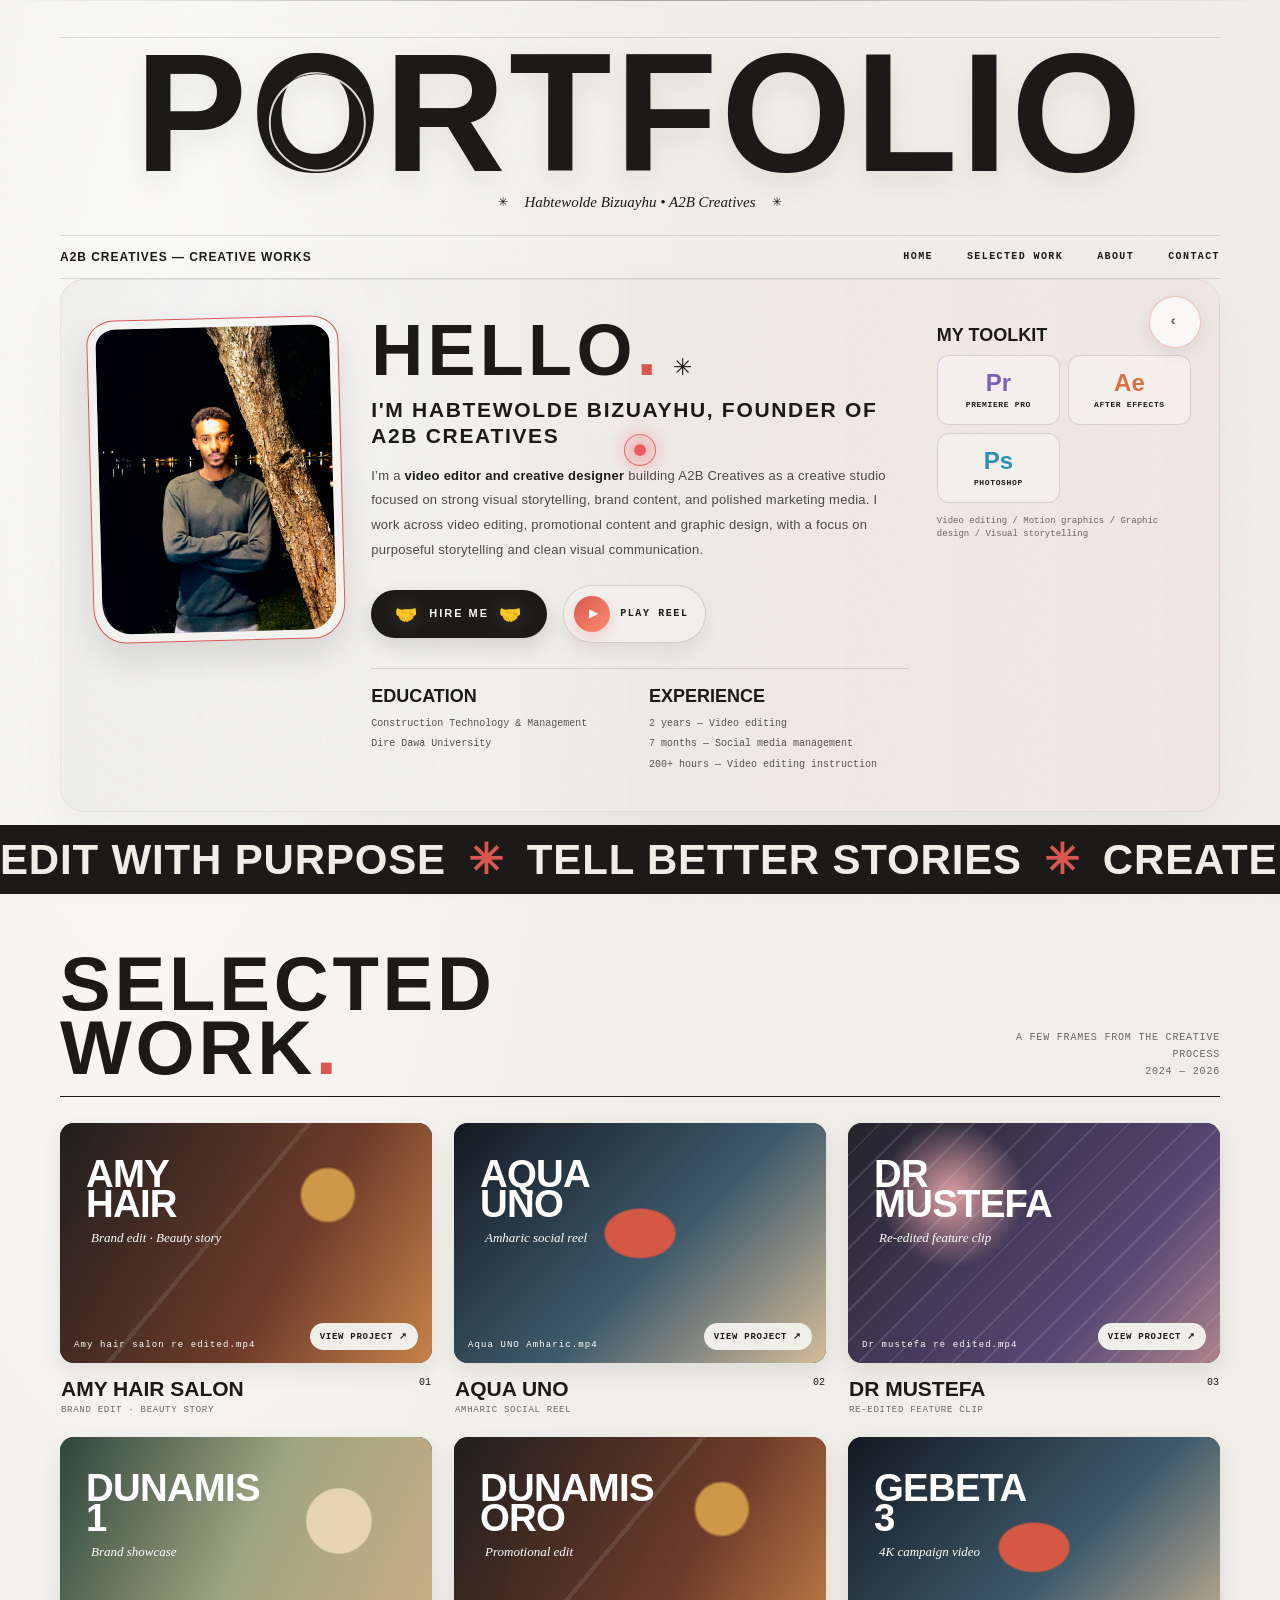
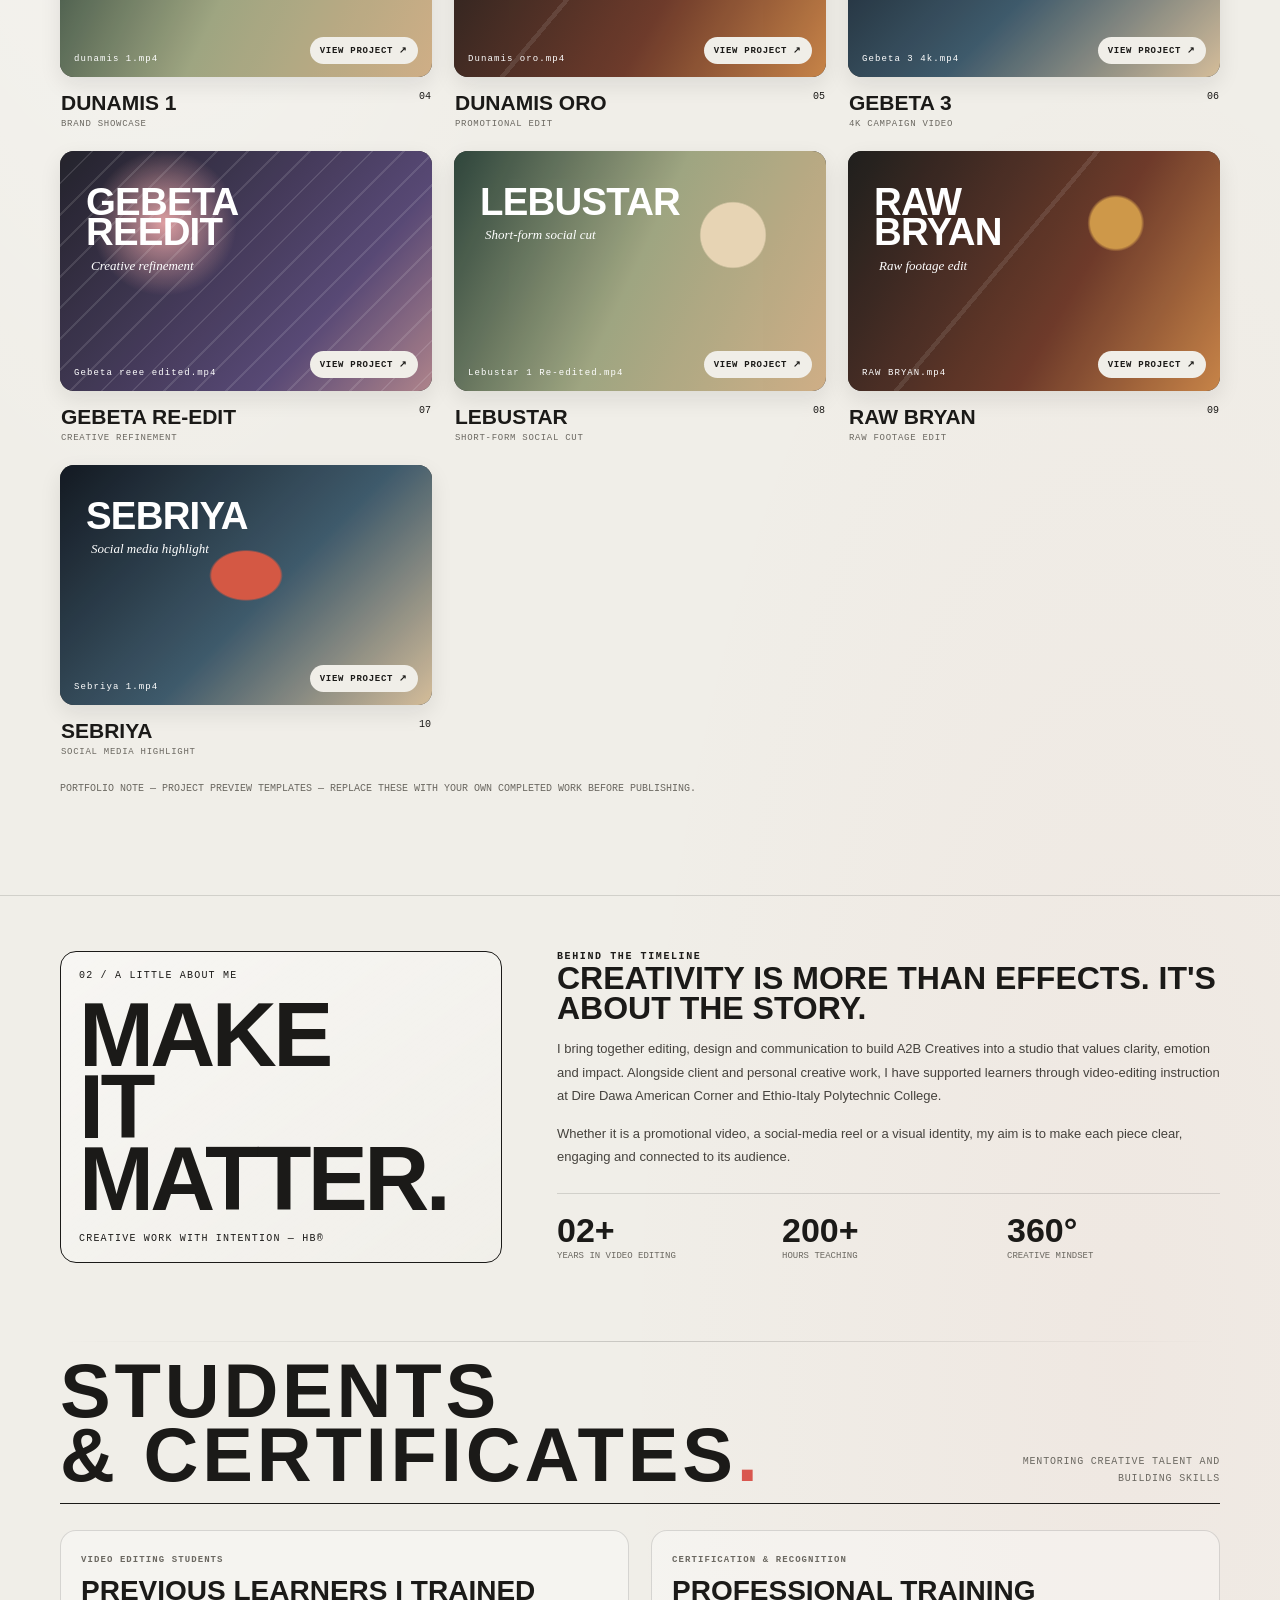
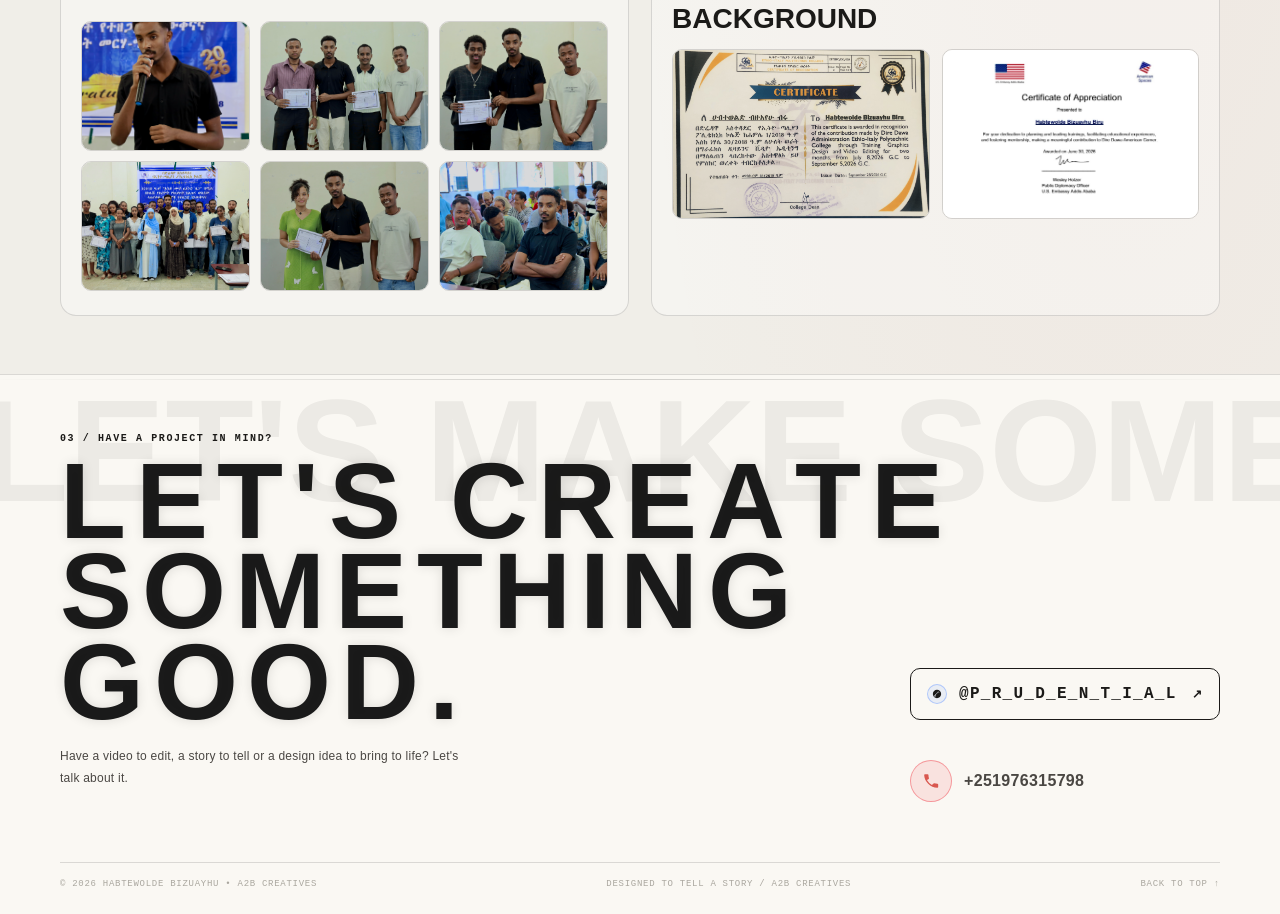
==== commit 38ff39d5: "Polish portfolio visuals and animations Co-authored-by: Copilot <223556219+Copilot@users.noreply.git" ====
--- a/index.html
+++ b/index.html
@@ -20,7 +20,7 @@
   <header class="wrap" id="home">
     <div class="topline"><span></span><span></span></div>
     <div class="masthead">
-      <h1>PORTF<span class="cut">O</span>LIO</h1>
+      <h1 aria-label="Portfolio"><span aria-hidden="true">P</span><span class="cut" aria-hidden="true">O</span><span aria-hidden="true">R</span><span aria-hidden="true">T</span><span aria-hidden="true">F</span><span aria-hidden="true">O</span><span aria-hidden="true">L</span><span aria-hidden="true">I</span><span aria-hidden="true">O</span></h1>
       <div class="signature">Habtewolde Bizuayhu • A2B Creatives</div>
     </div>
     <nav class="nav" aria-label="Main navigation">
--- a/css/style.css
+++ b/css/style.css
@@ -878,4 +878,222 @@
 @media (pointer: coarse) {
   html, body { cursor: auto; }
   .custom-cursor { display: none; }
-}+}
+
+/* Refined surfaces and quieter motion */
+:root {
+  --paper: #f0eee8;
+  --paper-light: #faf8f3;
+  --ink: #1b1a18;
+  --muted: #6b6861;
+  --line: rgba(27,26,24,.14);
+  --red: #d9574f;
+}
+
+body {
+  background-image:
+    radial-gradient(ellipse at 12% 8%, rgba(255,255,255,.72), transparent 34%),
+    radial-gradient(ellipse at 88% 72%, rgba(217,87,79,.045), transparent 32%);
+  line-height: 1.6;
+}
+
+::selection { background: var(--red); color: #fff; }
+
+.masthead h1 {
+  animation: none;
+  text-shadow: 0 10px 28px rgba(27,26,24,.08);
+}
+.masthead h1 > span {
+  display: inline-block;
+  transform-origin: center bottom;
+  animation: portfolioWave 2.8s cubic-bezier(.4, 0, .2, 1) infinite;
+}
+.masthead h1 > span:nth-child(2) { animation-delay: .08s; }
+.masthead h1 > span:nth-child(3) { animation-delay: .16s; }
+.masthead h1 > span:nth-child(4) { animation-delay: .24s; }
+.masthead h1 > span:nth-child(5) { animation-delay: .32s; }
+.masthead h1 > span:nth-child(6) { animation-delay: .40s; }
+.masthead h1 > span:nth-child(7) { animation-delay: .48s; }
+.masthead h1 > span:nth-child(8) { animation-delay: .56s; }
+.masthead h1 > span:nth-child(9) { animation-delay: .64s; }
+.masthead h1 .cut {
+  animation-name: portfolioWave;
+  animation-duration: 2.8s;
+}
+@keyframes portfolioWave {
+  0%, 72%, 100% { transform: translateY(0) scaleY(1); }
+  78% { transform: translateY(-8px) scaleY(1.06); }
+  84% { transform: translateY(0) scaleY(.96); }
+  90% { transform: translateY(-2px) scaleY(1.01); }
+}
+.signature { margin-top: 15px; }
+.nav { border-color: var(--line); }
+.nav-links { gap: clamp(18px, 3vw, 34px); }
+.nav-links a::after { background: var(--red); }
+
+.intro {
+  padding: 38px 28px 34px;
+  border: 1px solid rgba(27,26,24,.06);
+  box-shadow: 0 18px 50px rgba(27,26,24,.045);
+}
+.theme-toggle {
+  border-color: rgba(217,87,79,.34);
+  box-shadow: 0 5px 16px rgba(27,26,24,.08);
+}
+.theme-toggle:hover {
+  box-shadow: 0 8px 20px rgba(27,26,24,.12);
+}
+body.theme-dark .theme-toggle {
+  border-color: rgba(255,109,119,.45);
+  box-shadow: 0 5px 18px rgba(0,0,0,.24);
+}
+.portrait-frame {
+  animation: portraitFloat 5s ease-in-out infinite;
+  box-shadow: 0 16px 34px rgba(27,26,24,.12);
+}
+.portrait-frame:hover,
+.portrait-column:focus-within .portrait-frame {
+  animation: none;
+  transform: translateY(-3px) rotate(-1deg);
+}
+@keyframes portraitFloat {
+  0%, 100% { transform: rotate(-1.5deg) translateY(0); }
+  50% { transform: rotate(-1.5deg) translateY(-7px); }
+}
+.portrait-inner,
+.portrait-inner img { transition-duration: .45s; }
+.portrait-inner:hover img,
+.portrait-inner:focus-within img {
+  transform: scale(1.045);
+  filter: contrast(1.04) saturate(1.08);
+}
+.portrait-inner:hover,
+.portrait-inner:focus-within {
+  transform: none;
+  box-shadow: 0 14px 28px rgba(27,26,24,.12);
+}
+.hello h2 {
+  transform-origin: center bottom;
+  animation: helloBounce 1.8s cubic-bezier(.4, 0, .2, 1) infinite;
+}
+@keyframes helloBounce {
+  0%, 68%, 100% { transform: translateY(0) scale(1, 1); }
+  76% { transform: translateY(-7px) scale(1.04, .94); }
+  84% { transform: translateY(0) scale(.98, 1.05); }
+  92% { transform: translateY(-2px) scale(1.01, .99); }
+}
+.bio { color: #4d4a44; }
+.meta-block p { color: #57544e; }
+.hire-button {
+  animation: buttonFloat 4.2s ease-in-out infinite;
+  box-shadow: 0 8px 20px rgba(27,26,24,.14);
+}
+.hire-button .hand { animation: handNod 2.8s ease-in-out infinite; }
+.hire-button .hand-right { animation-delay: .25s; }
+.hire-button:hover,
+.hire-button:focus-visible { animation: none; }
+.play-button {
+  animation: buttonFloat 4.2s ease-in-out .5s infinite;
+}
+.play-button:hover,
+.play-button:focus-visible { animation: none; }
+.play-icon {
+  animation: playPulse 2.4s ease-in-out infinite;
+  box-shadow: 0 6px 14px rgba(217,87,79,.2);
+}
+@keyframes buttonFloat {
+  0%, 100% { transform: translateY(0); }
+  50% { transform: translateY(-3px); }
+}
+@keyframes handNod {
+  0%, 80%, 100% { transform: rotate(0); }
+  86% { transform: rotate(-12deg); }
+  93% { transform: rotate(10deg); }
+}
+@keyframes playPulse {
+  0%, 100% { transform: scale(1); }
+  50% { transform: scale(1.07); }
+}
+.skill {
+  border-radius: 12px;
+  background: rgba(255,255,255,.35);
+  transition: transform .25s ease, background .25s ease, border-color .25s ease;
+}
+.skill:hover { background: rgba(255,255,255,.72); }
+.ticker { transform: none; border-color: transparent; }
+.ticker-track { animation-duration: 36s; }
+
+.section-head { border-bottom-width: 1px; }
+.project { transition: transform .35s ease, filter .35s ease; }
+.project:hover,
+.project:focus-within { transform: translateY(-4px); }
+.project-visual {
+  border: 0;
+  border-radius: 14px;
+  box-shadow: 0 8px 22px rgba(27,26,24,.09);
+}
+.project-visual::after { border-radius: 999px; }
+.project-info { padding-top: 14px; }
+.about-stamp {
+  transform: none;
+  border-radius: 16px;
+  background: linear-gradient(145deg, rgba(255,255,255,.48), rgba(255,255,255,.08));
+}
+.about-stamp:hover { transform: translateY(-3px); }
+.experience-card {
+  border-radius: 16px;
+  background: rgba(255,255,255,.34);
+}
+.experience-card:hover { transform: translateY(-3px); }
+.student-gallery img,
+.certificate-gallery img {
+  border-radius: 10px;
+}
+.contact h2 {
+  animation: contactFloat 5s ease-in-out infinite;
+  cursor: default;
+}
+@keyframes contactFloat {
+  0%, 100% { transform: translateY(0); }
+  50% { transform: translateY(-5px); }
+}
+.contact::before { animation: none; }
+.phone-icon,
+.contact-phone { animation: none; }
+.phone-icon { color: var(--red); box-shadow: none; }
+.contact-phone { text-shadow: none; }
+.contact-button { border-radius: 10px; }
+.footer { border-color: var(--line); }
+.modal-panel {
+  border-radius: 18px;
+  box-shadow: 0 24px 70px rgba(0,0,0,.28);
+}
+.modal-close { border-radius: 50%; }
+.reveal { transform: translateY(14px); }
+
+@media (max-width: 800px) {
+  .intro { padding-inline: 22px; }
+  .experience-grid { gap: 16px; }
+}
+
+@media (max-width: 560px) {
+  .intro { padding: 30px 18px 24px; }
+  .theme-toggle { width: 42px; height: 42px; }
+  .work-grid { gap: 30px; }
+  .experience-grid { grid-template-columns: 1fr; }
+  .section-head { padding-bottom: 13px; }
+  .about { padding-block: 42px 58px; }
+}
+
+@media (prefers-reduced-motion: reduce) {
+  .ticker-track { animation: none; }
+  .reveal { opacity: 1; transform: none; }
+  .masthead h1 > span,
+  .portrait-frame,
+  .hire-button,
+  .hire-button .hand,
+  .play-button,
+  .play-icon,
+  .contact h2,
+  .hello h2 { animation: none; }
+}
